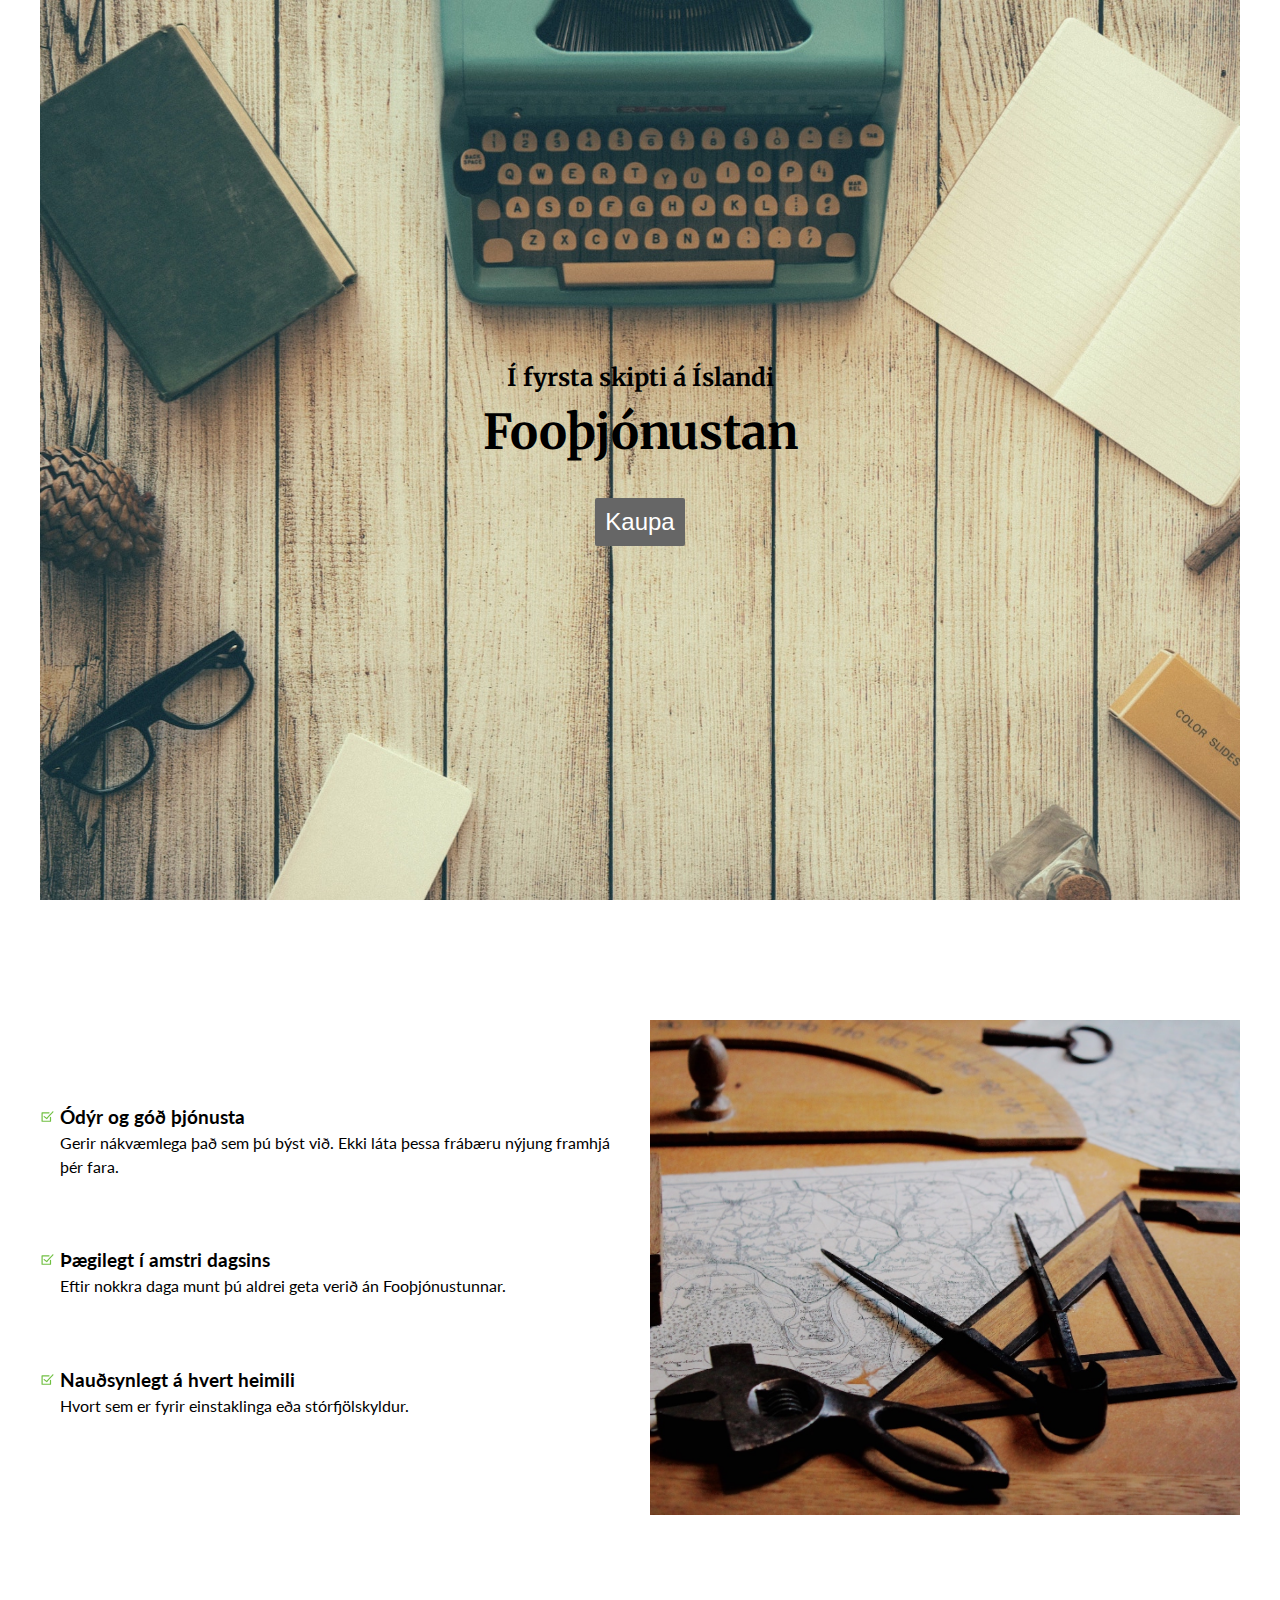
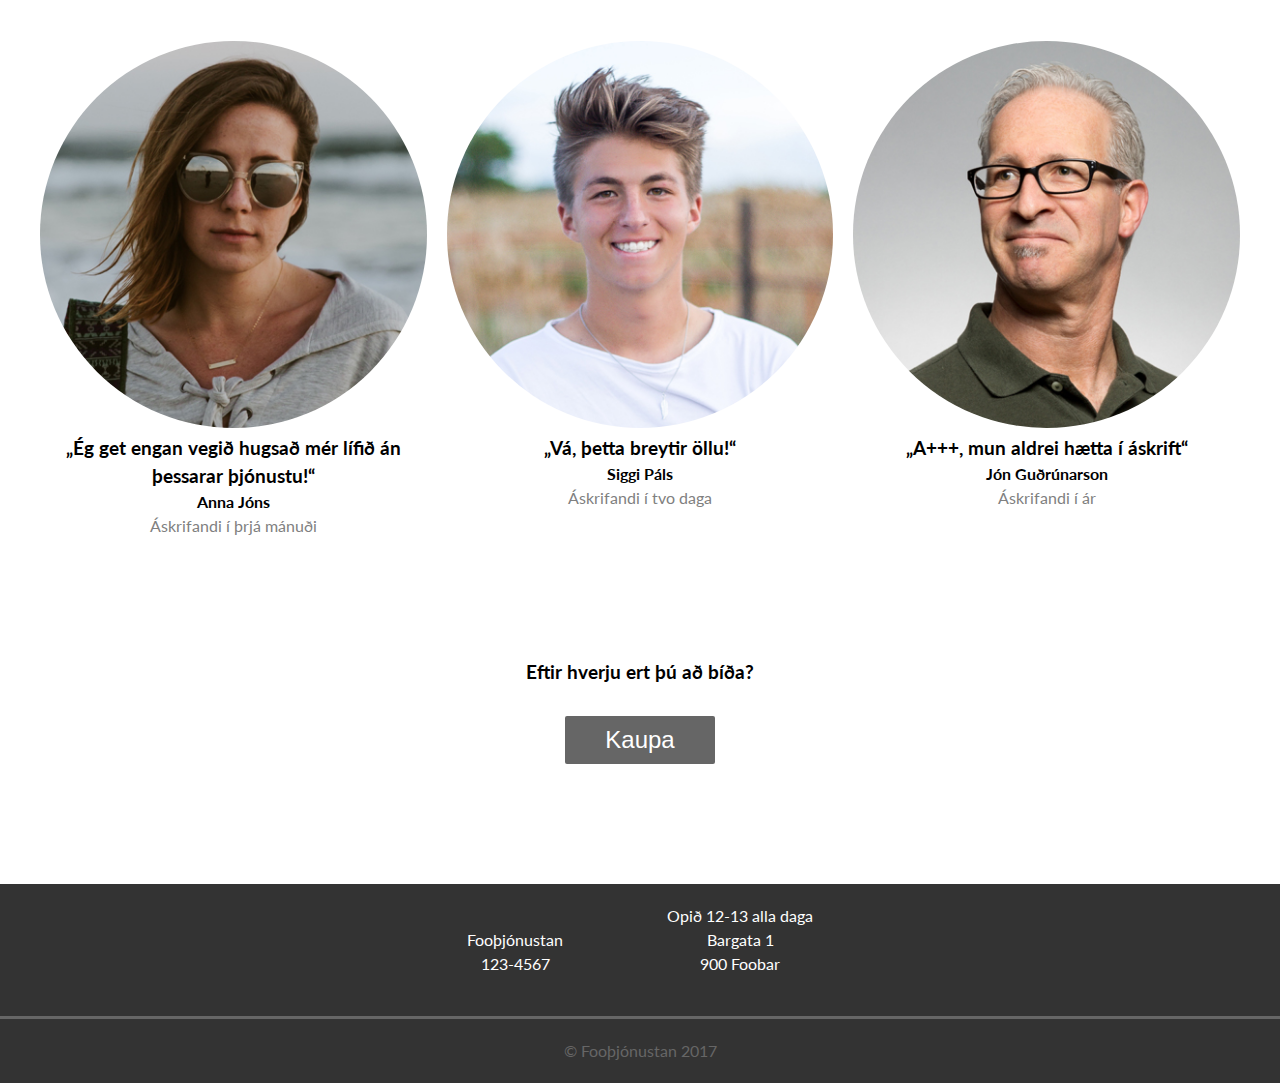
==== index.html @ 2a4d8f3b "Forsíðan nógu góð" ====
<!doctype html>
<html lang="is">
  <head>
    <meta charset="utf-8">
    <title>Stórt verkefni 1</title>
    <link href="https://fonts.googleapis.com/css?family=Lato|Merriweather" rel="stylesheet">
    <link rel="stylesheet" href="styles.css">
  </head>
  <body>
    <main>
			<section>
				<div class="grid">
					<div class="row">
						<div class="col col-12 bgPic">
							<section>
								<div class="fpStuff">
									<h2 class="heading heading--two">Í fyrsta skipti á Íslandi</h2>
									<h1 class="heading heading--one">Fooþjónustan</h1>
									<button class="button">Kaupa</button>
								</div>
							</section>
						</div>
					</div>
					<div class="row">
						<div class="col col-6">
							<section class="usefulWrapper">
								<div class="grid useful">
									<div class="row_useful">
										<div class="col col-12">
											<h3><img class="checkIcon" src="gogn/check.svg">Ódýr og góð þjónusta</h3>
											<p>Gerir nákvæmlega það sem þú býst við. Ekki láta þessa frábæru nýjung framhjá þér fara.</p>
										</div>
									</div>
									<div class="row_useful">
										<div class="col col-12">
											<h3><img class="checkIcon" src="gogn/check.svg">Þægilegt í amstri dagsins</h3>
											<p>Eftir nokkra daga munt þú aldrei geta verið án Fooþjónustunnar.</p>
										</div>
									</div>
									<div class="row_useful">
										<div class="col col-12">
											<h3><img class="checkIcon" src="gogn/check.svg">Nauðsynlegt á hvert heimili</h3>
											<p>Hvort sem er fyrir einstaklinga eða stórfjölskyldur.</p>
										</div>
									</div>
								</div>
							</section>
						</div>
						<div class="col col-6">
							<img src="gogn/image.jpg">
						</div>
					</div>
					<div class="row references">
						<div class="col col-4">
							<img class="referencePerson" src="gogn/profile1.jpg">
							<h3>„Ég get engan vegið hugsað mér lífið án þessarar þjónustu!“</h3>
							<h4>Anna Jóns</h4>
							<p>Áskrifandi í þrjá mánuði</p>
						</div>
					<div class="col col-4">
							<img class="referencePerson" src="gogn/profile2.jpg">
							<h3>„Vá, þetta breytir öllu!“</h3>
							<h4>Siggi Páls</h4>
							<p>Áskrifandi í tvo daga</p>
						</div>
					<div class="col col-4">
							<img class="referencePerson" src="gogn/profile3.jpg">
							<h3>„A+++, mun aldrei hætta í áskrift“</h3>
							<h4>Jón Guðrúnarson</h4>
							<p>Áskrifandi í ár</p>
						</div>
					</div>
					<div class="row kaupaSect">
						<div class="col col-12">
							<h3>Eftir hverju ert þú að bíða?</h3>
							<button class="button but2">Kaupa</button>
						</div>
					</div>
				</div>
			</section>
		</main>
		<footer>
			<div class="footerLeft">
				<p>Fooþjónustan</p>
				<p>123-4567</p>
			</div>
			<div class="footerRight">
				<p>Opið 12-13 alla daga</p>
				<p>Bargata 1</p>
				<p>900 Foobar</p>
			</div>
			<div class="footerBot">
				<p>&copy; Fooþjónustan 2017</p>
			</div>
		</footer>
  </body>
</html>
---- styles.css ----
@charset "UTF-8";
/* setjum box-sizing: border-box; á allt */
html {
  /* stylelint-disable-line */
  box-sizing: border-box; }

*, *:before, *:after {
  /* stylelint-disable-line */
  box-sizing: inherit;
  /* fjarlægjum margin og padding */
  padding: 0;
  margin: 0; }

html {
  /* stylelint-disable-line */
  font-family: Lato, helvetica, arial, sans-serif;
  font-size: 16px;
  line-height: 1.5; }

img {
  /* stylelint-disable-line */
  max-width: 100%; }

main {
  /* stylelint-disable-line */
  max-width: 1200px;
  margin: 0 auto;
  overflow-x: hidden; }
  
.bgPic {
  background: transparent url(gogn/bg.jpg) no-repeat fixed 50% 50%;
  background-size: cover;
  height: 100vh;
  width: 100%;
}

.fpStuff {
  height: 100vh;
  position: relative;
  text-align: center;
  top: 40vh;
}

.button {
	margin-top: 30px;
	font-size: 1.5em;
	color: white;
	background-color: #666666;
	padding: 10px;
	border: none;
	border-radius: 2px;
}

.but2 {
	padding-left: 40px;
	padding-right: 40px;
}

.button:hover {
	background-color: #333333;
}

.checkIcon {
	width: 15px;
	height: 15px;
	margin-right: 5px;
}

.usefulWrapper {
	position: relative;
	height: 100%;
}

.useful {
	position: absolute;
	top: 50%;
	transform: translateY(-50%);
}

.useful p {
	padding-left: 20px;
}

.row_useful {
	padding-bottom: 4%;
	padding-top: 4%;
	display: flex;
  flex-wrap: wrap;
  margin-right: -10px;
  margin-bottom: 20px;
  margin-left: -10px; 
}

.references {
	text-align: center;
}

.references p {
	color: grey;
}

.referencePerson {
	border-radius: 50%;
}

.kaupaSect {
	text-align: center;
}

footer {
	padding-top: 20px;
	color: white;
	text-align: center;
	background-color: #333333;
}

.footerLeft {
	display: inline-block;
	max-width: 200px;
	margin-left: 50px;
	margin-right: 50px;
	padding-bottom: 40px;
}

.footerRight {
	display: inline-block;
	max-width: 200px;
	margin-left: 50px;
	margin-right: 50px;
	padding-bottom: 40px;
}

.footerBot {
	border-top-style: solid;
	border-top: thick, single, 3px;
	border-top-color: #666666;
	padding-top: 20px;
	padding-bottom: 20px;
	color: #666666;
}


.heading {
  width: 100%;
  font-family: Merriweather, georgia, serif;
  font-size: 2rem;
  border: 0; }
  @media (min-width: 1200px) {
    .heading {
      padding-right: 0;
      padding-left: 0; } }
  .heading--one {
    font-size: 3rem; }
  .heading--two {
    font-size: 1.5rem; }

.row {
  display: flex;
  flex-wrap: wrap;
  margin-right: -10px;
  margin-bottom: 120px;
  margin-left: -10px; }

.col {
  padding-right: 10px;
  padding-left: 10px; }
  .col-12 {
    width: 100%; }
  .col-8 {
    width: 66.66667%; }
  .col-6 {
    width: 50%; }
  .col-4 {
    width: 33.33333%; }
  .col-3 {
    width: 25%; }
  @media (max-width: 599px) {
    .col-sm-12 {
      width: 100%; }
    .col-sm-6 {
      width: 50%; }
    .col-sm-3 {
      width: 25%; } }

.offset-2 {
  margin-left: 16.66667%; }
@media (max-width: 599px) {
  .offset-sm-0 {
    margin-left: 0; } }
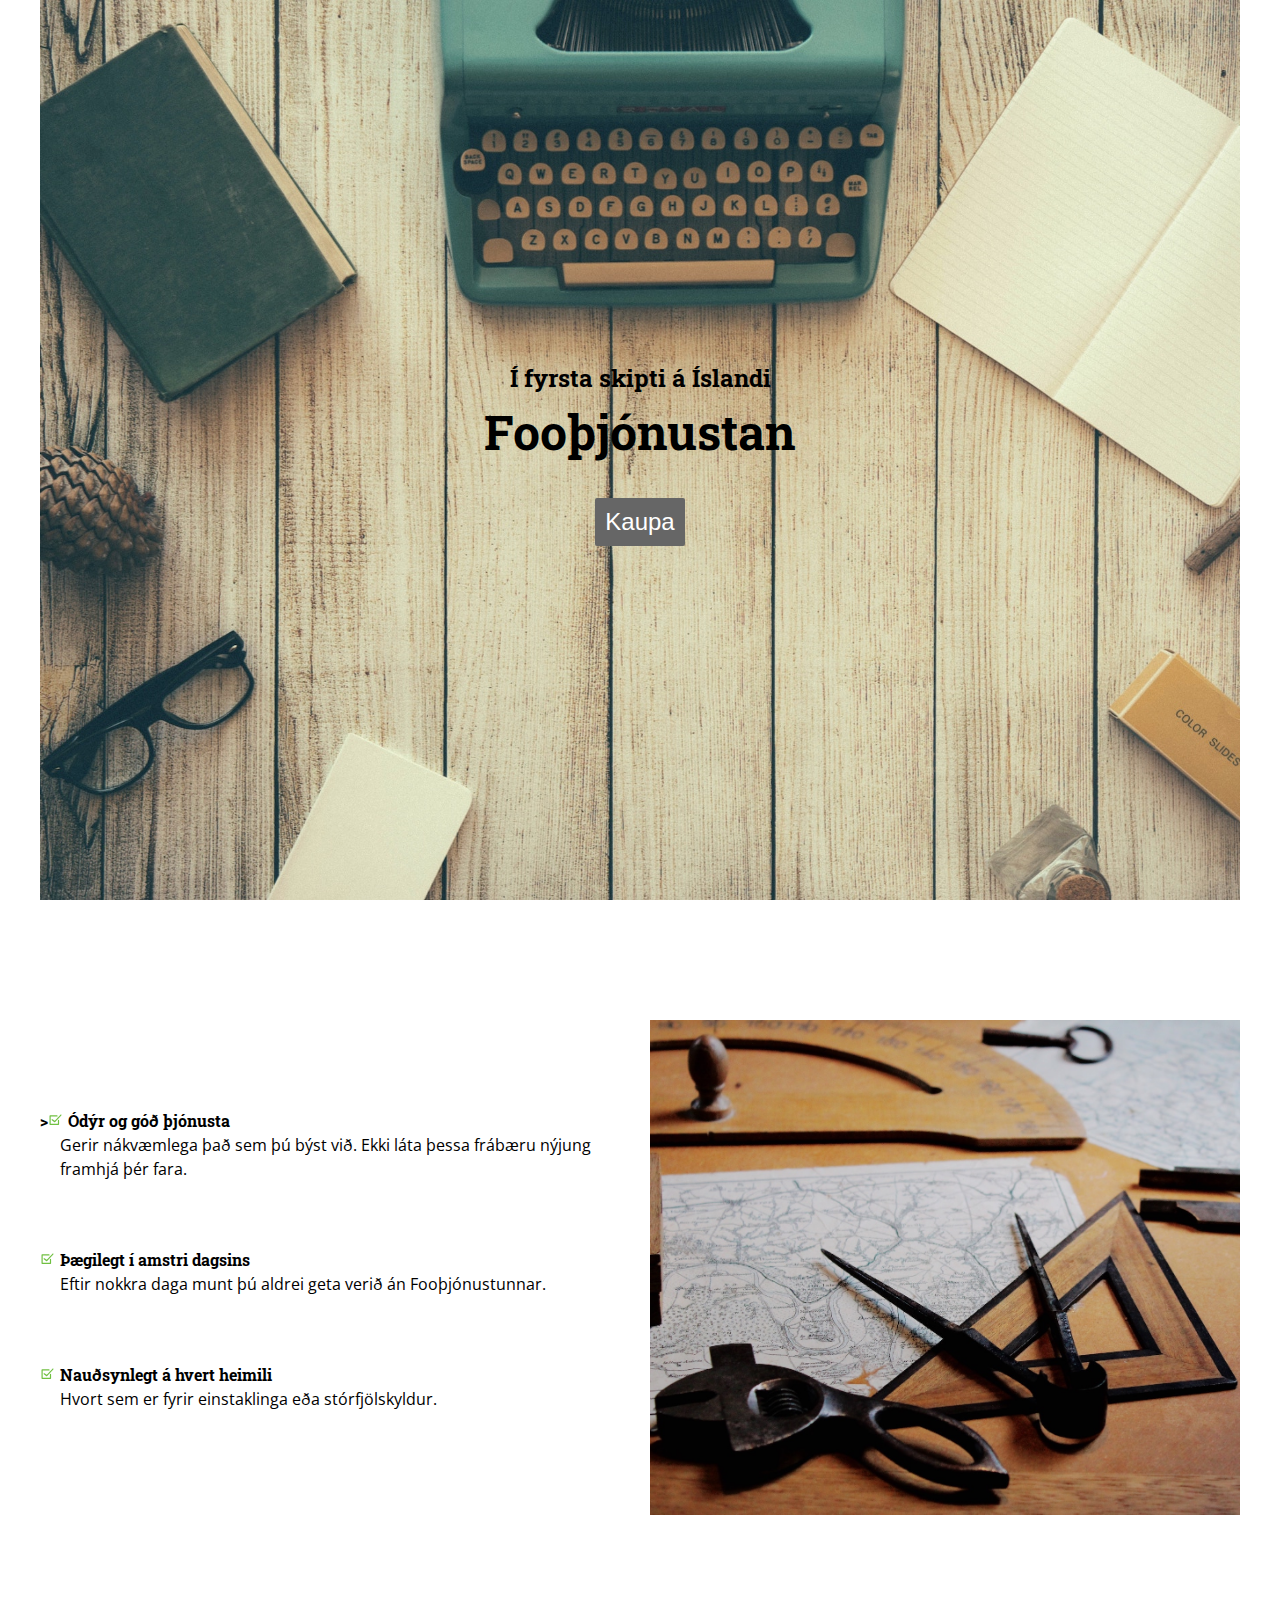
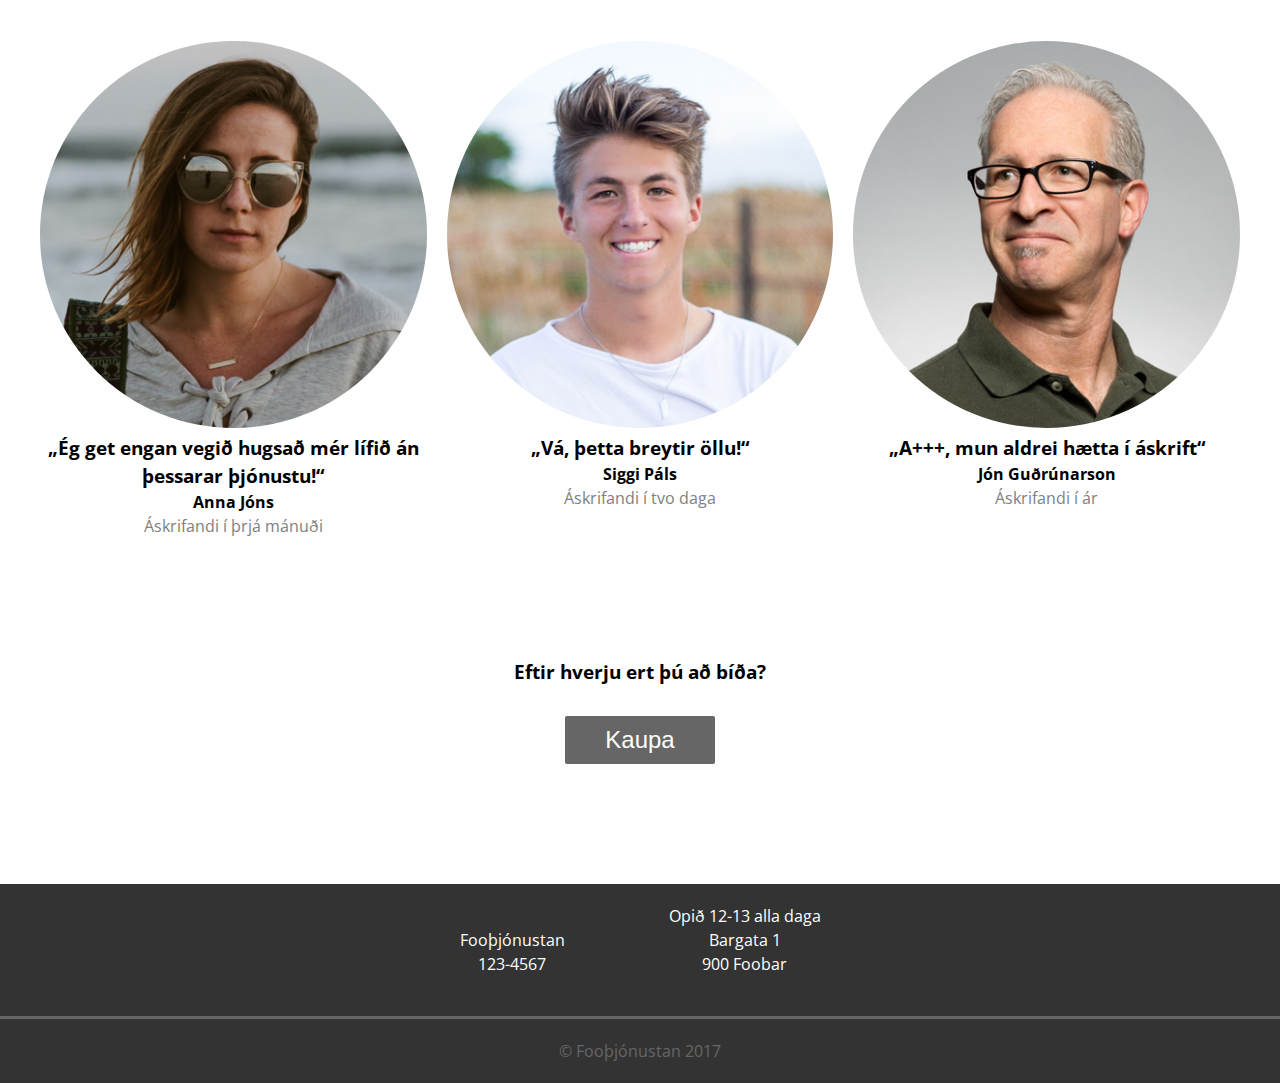
==== commit 6f4c94f5: "Laga forsíðu letur" ====
--- a/index.html
+++ b/index.html
@@ -3,7 +3,7 @@
   <head>
     <meta charset="utf-8">
     <title>Stórt verkefni 1</title>
-    <link href="https://fonts.googleapis.com/css?family=Lato|Merriweather" rel="stylesheet">
+    <link href="https://fonts.googleapis.com/css?family=Open+Sans|Roboto+Slab" rel="stylesheet">
     <link rel="stylesheet" href="styles.css">
   </head>
   <body>
@@ -27,19 +27,19 @@
 								<div class="grid useful">
 									<div class="row_useful">
 										<div class="col col-12">
-											<h3><img class="checkIcon" src="gogn/check.svg">Ódýr og góð þjónusta</h3>
+											<h3 class="heading heading--three">><img class="checkIcon" src="gogn/check.svg">Ódýr og góð þjónusta</h3>
 											<p>Gerir nákvæmlega það sem þú býst við. Ekki láta þessa frábæru nýjung framhjá þér fara.</p>
 										</div>
 									</div>
 									<div class="row_useful">
 										<div class="col col-12">
-											<h3><img class="checkIcon" src="gogn/check.svg">Þægilegt í amstri dagsins</h3>
+											<h3 class="heading heading--three"><img class="checkIcon" src="gogn/check.svg">Þægilegt í amstri dagsins</h3>
 											<p>Eftir nokkra daga munt þú aldrei geta verið án Fooþjónustunnar.</p>
 										</div>
 									</div>
 									<div class="row_useful">
 										<div class="col col-12">
-											<h3><img class="checkIcon" src="gogn/check.svg">Nauðsynlegt á hvert heimili</h3>
+											<h3 class="heading heading--three"><img class="checkIcon" src="gogn/check.svg">Nauðsynlegt á hvert heimili</h3>
 											<p>Hvort sem er fyrir einstaklinga eða stórfjölskyldur.</p>
 										</div>
 									</div>
--- a/styles.css
+++ b/styles.css
@@ -13,7 +13,7 @@
 
 html {
   /* stylelint-disable-line */
-  font-family: Lato, helvetica, arial, sans-serif;
+  font-family: 'Open Sans', sans-serif;
   font-size: 16px;
   line-height: 1.5; }
 
@@ -142,7 +142,7 @@
 
 .heading {
   width: 100%;
-  font-family: Merriweather, georgia, serif;
+  font-family: 'Roboto Slab', serif;
   font-size: 2rem;
   border: 0; }
   @media (min-width: 1200px) {
@@ -153,6 +153,8 @@
     font-size: 3rem; }
   .heading--two {
     font-size: 1.5rem; }
+	.heading--three {
+    font-size: 1rem; }
 
 .row {
   display: flex;
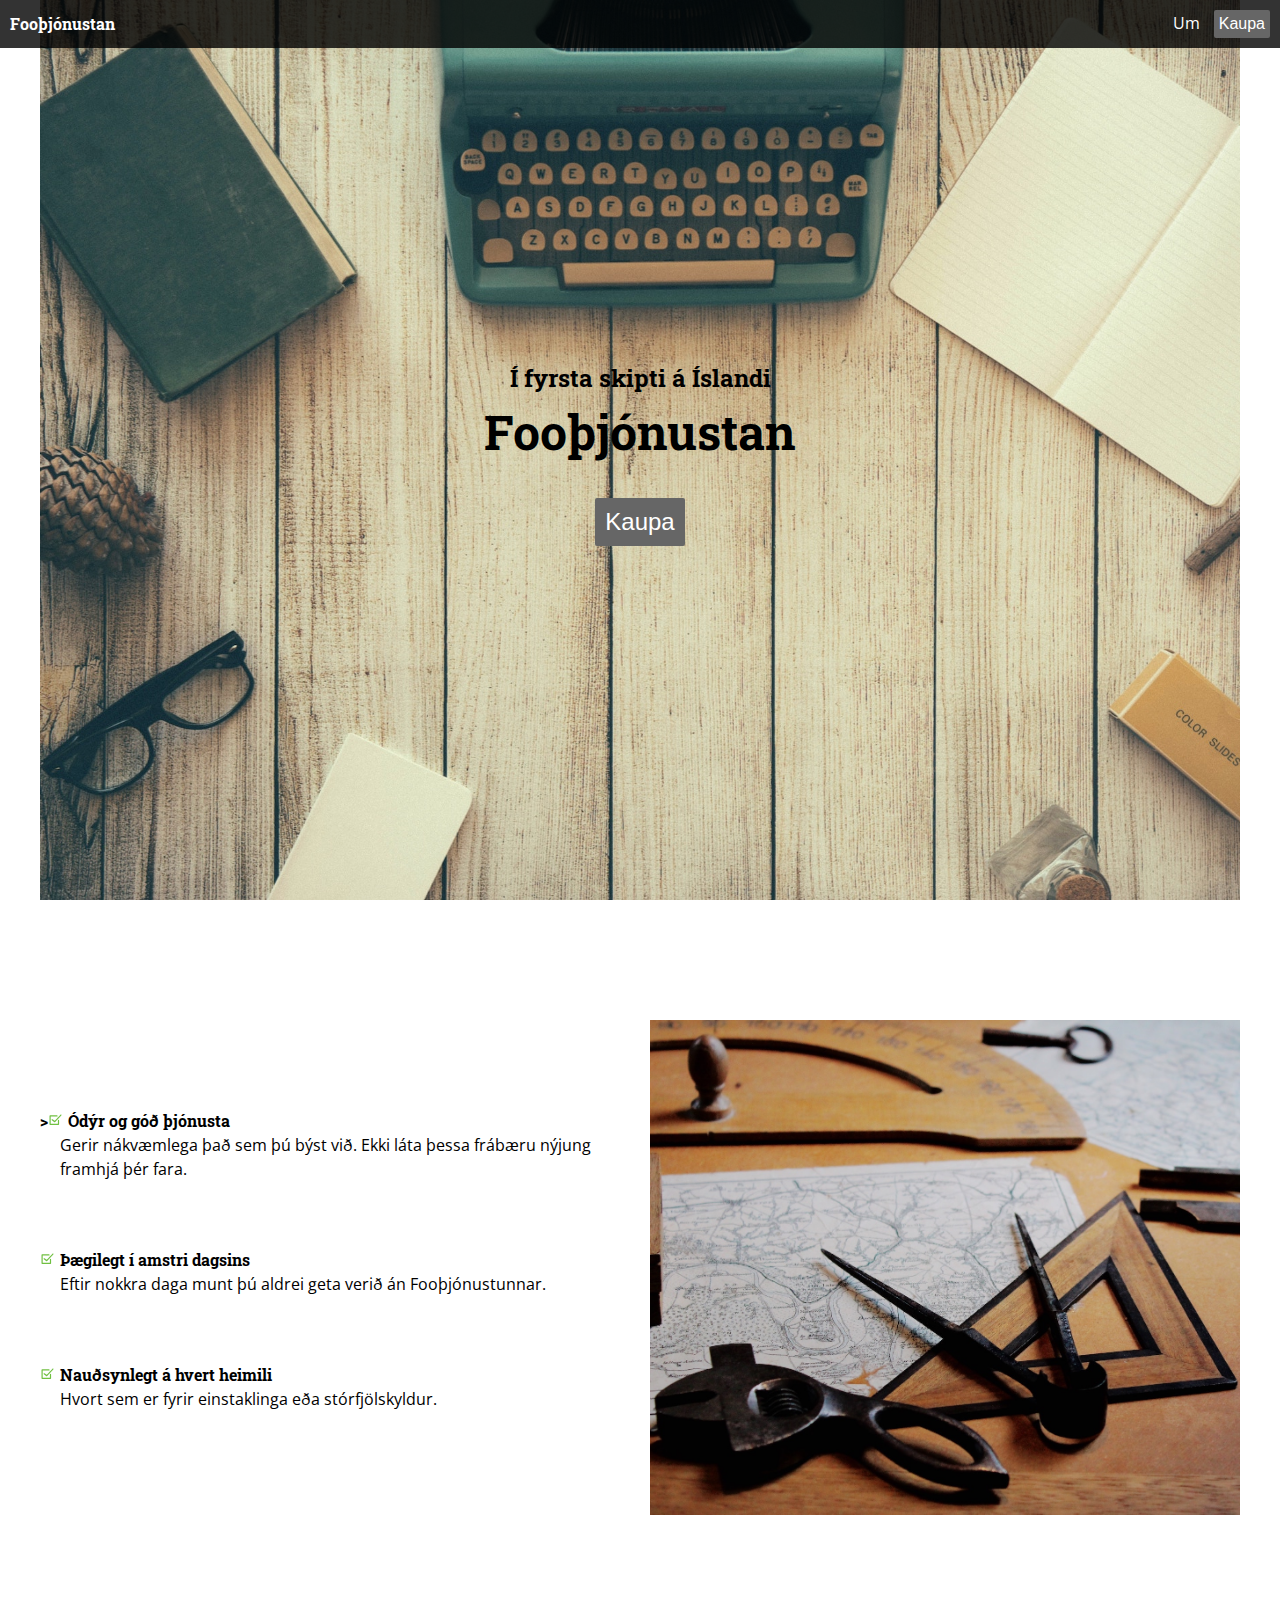
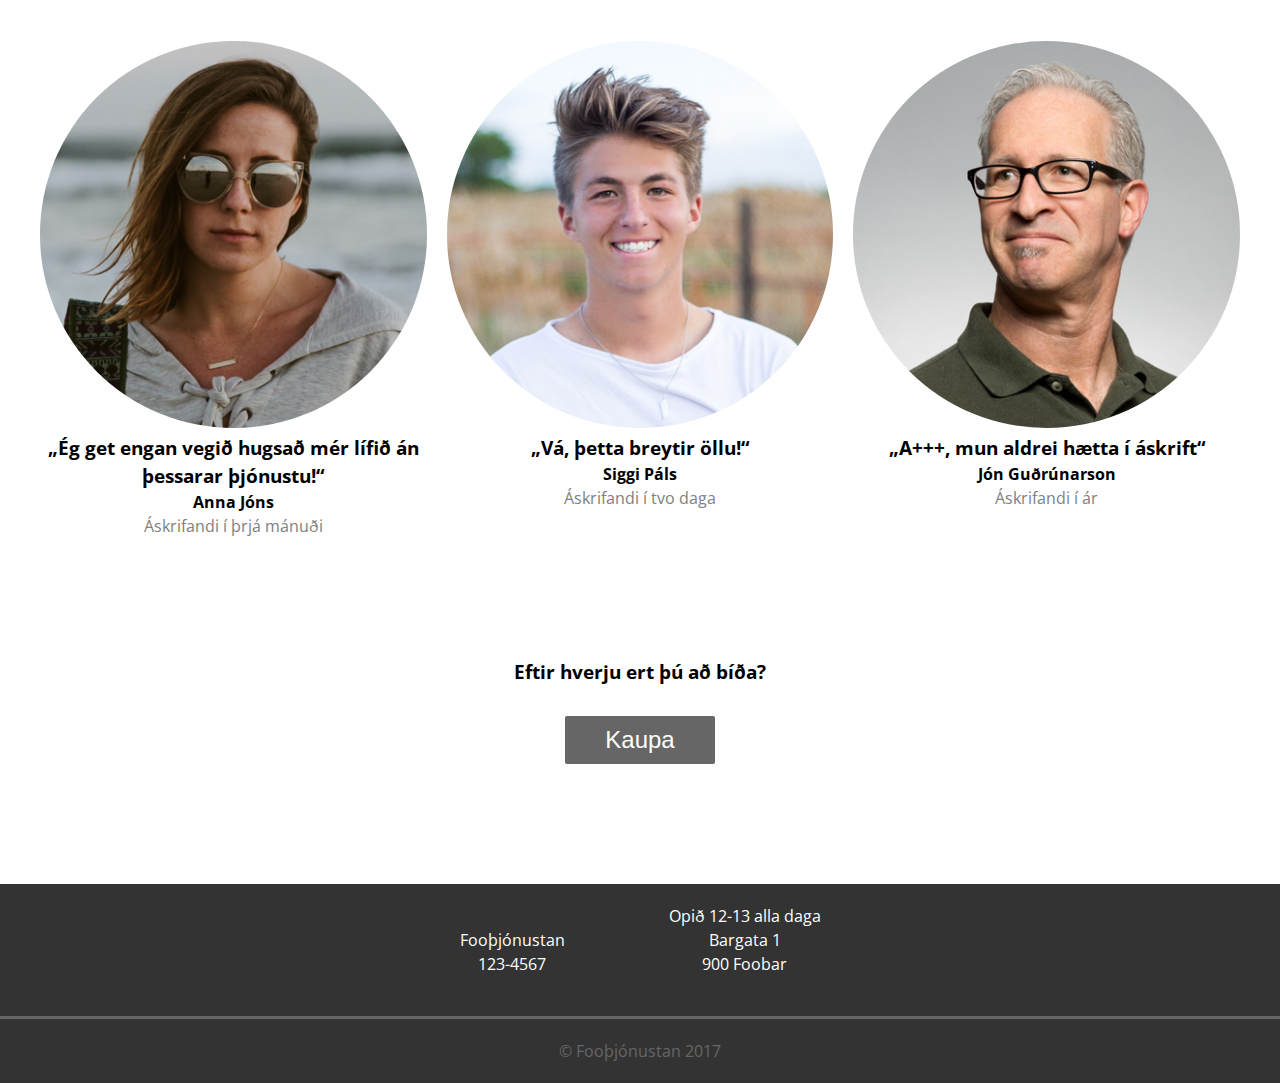
==== commit 8ea0d39c: "Laga menu" ====
--- a/index.html
+++ b/index.html
@@ -7,6 +7,15 @@
     <link rel="stylesheet" href="styles.css">
   </head>
   <body>
+		<header>
+			<div class="compTag">
+				<h3 class="heading heading--three">Fooþjónustan</h3>
+			</div>
+			<nav>
+				<a href="about.html">Um</a>
+				<button class="button menuBut">Kaupa</button>
+			</nav>
+		</header>
     <main>
 			<section>
 				<div class="grid">
--- a/styles.css
+++ b/styles.css
@@ -26,6 +26,32 @@
   max-width: 1200px;
   margin: 0 auto;
   overflow-x: hidden; }
+	
+header {
+	position: absolute;
+	width: 100%;
+	background-color: rgba(0,0,0, 0.8);
+	color: white;
+}
+
+.compTag {
+	padding-left: 10px;
+	max-width: 100px;
+	display: inline-block;
+	float: left;
+	transform: translateY(50%);
+}
+
+nav {
+	max-width: 150px;
+	display: inline-block;
+	float: right;
+}
+
+a {
+	color: white;
+	text-decoration: none;
+}
   
 .bgPic {
   background: transparent url(gogn/bg.jpg) no-repeat fixed 50% 50%;
@@ -49,6 +75,12 @@
 	padding: 10px;
 	border: none;
 	border-radius: 2px;
+}
+
+.menuBut {
+	margin: 10px;
+	font-size: 1em;
+	padding: 5px;
 }
 
 .but2 {
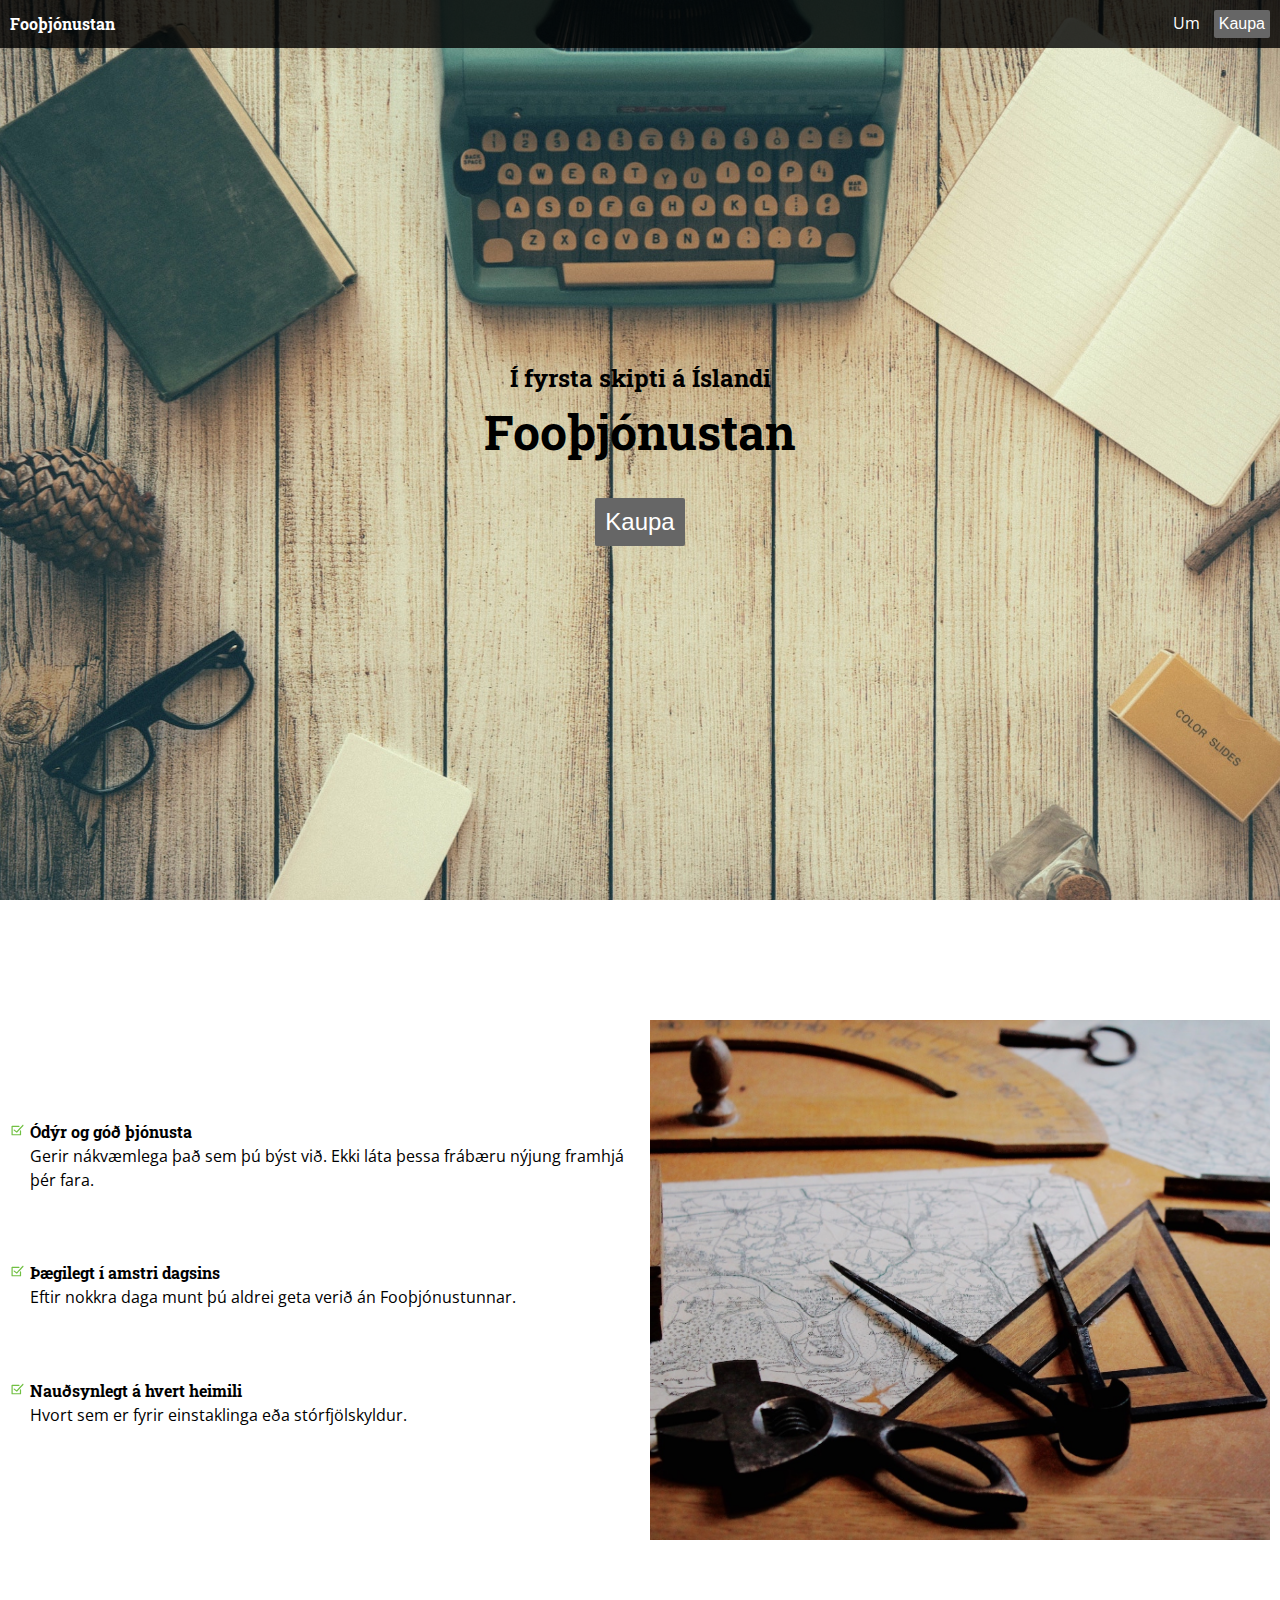
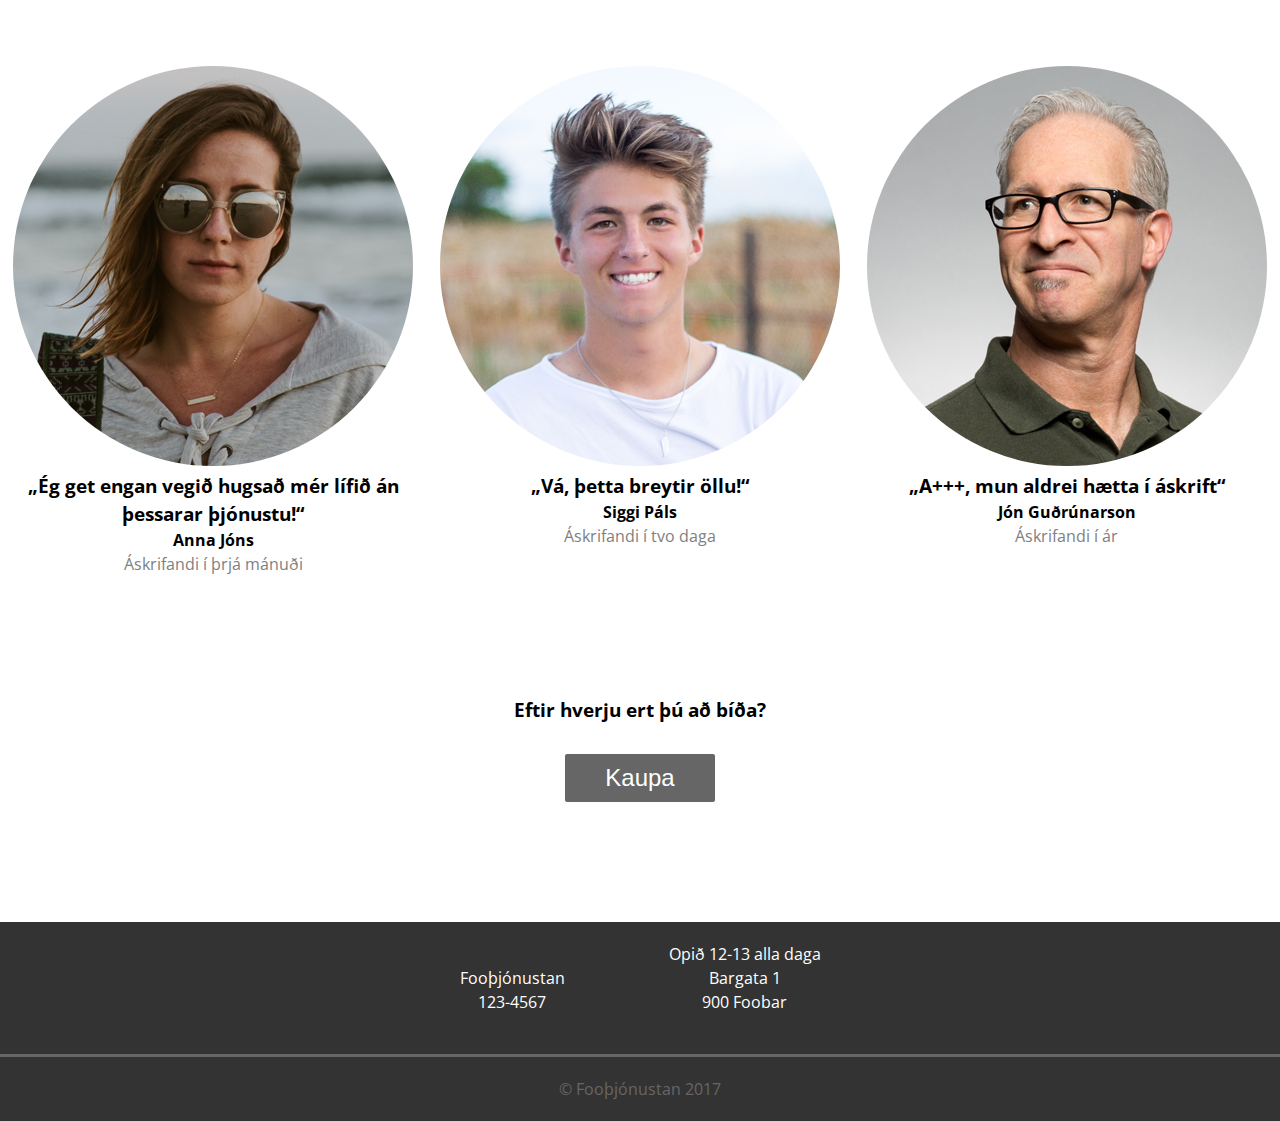
==== commit cf2004b5: "Laga smá á forsíðu og bætti við about síðu" ====
--- a/index.html
+++ b/index.html
@@ -36,7 +36,7 @@
 								<div class="grid useful">
 									<div class="row_useful">
 										<div class="col col-12">
-											<h3 class="heading heading--three">><img class="checkIcon" src="gogn/check.svg">Ódýr og góð þjónusta</h3>
+											<h3 class="heading heading--three"><img class="checkIcon" src="gogn/check.svg">Ódýr og góð þjónusta</h3>
 											<p>Gerir nákvæmlega það sem þú býst við. Ekki láta þessa frábæru nýjung framhjá þér fara.</p>
 										</div>
 									</div>
--- a/styles.css
+++ b/styles.css
@@ -23,9 +23,12 @@
 
 main {
   /* stylelint-disable-line */
-  max-width: 1200px;
   margin: 0 auto;
-  overflow-x: hidden; }
+  overflow-x: hidden;
+	padding-left: 10px;
+	padding-right: 10px;
+}
+	
 	
 header {
 	position: absolute;
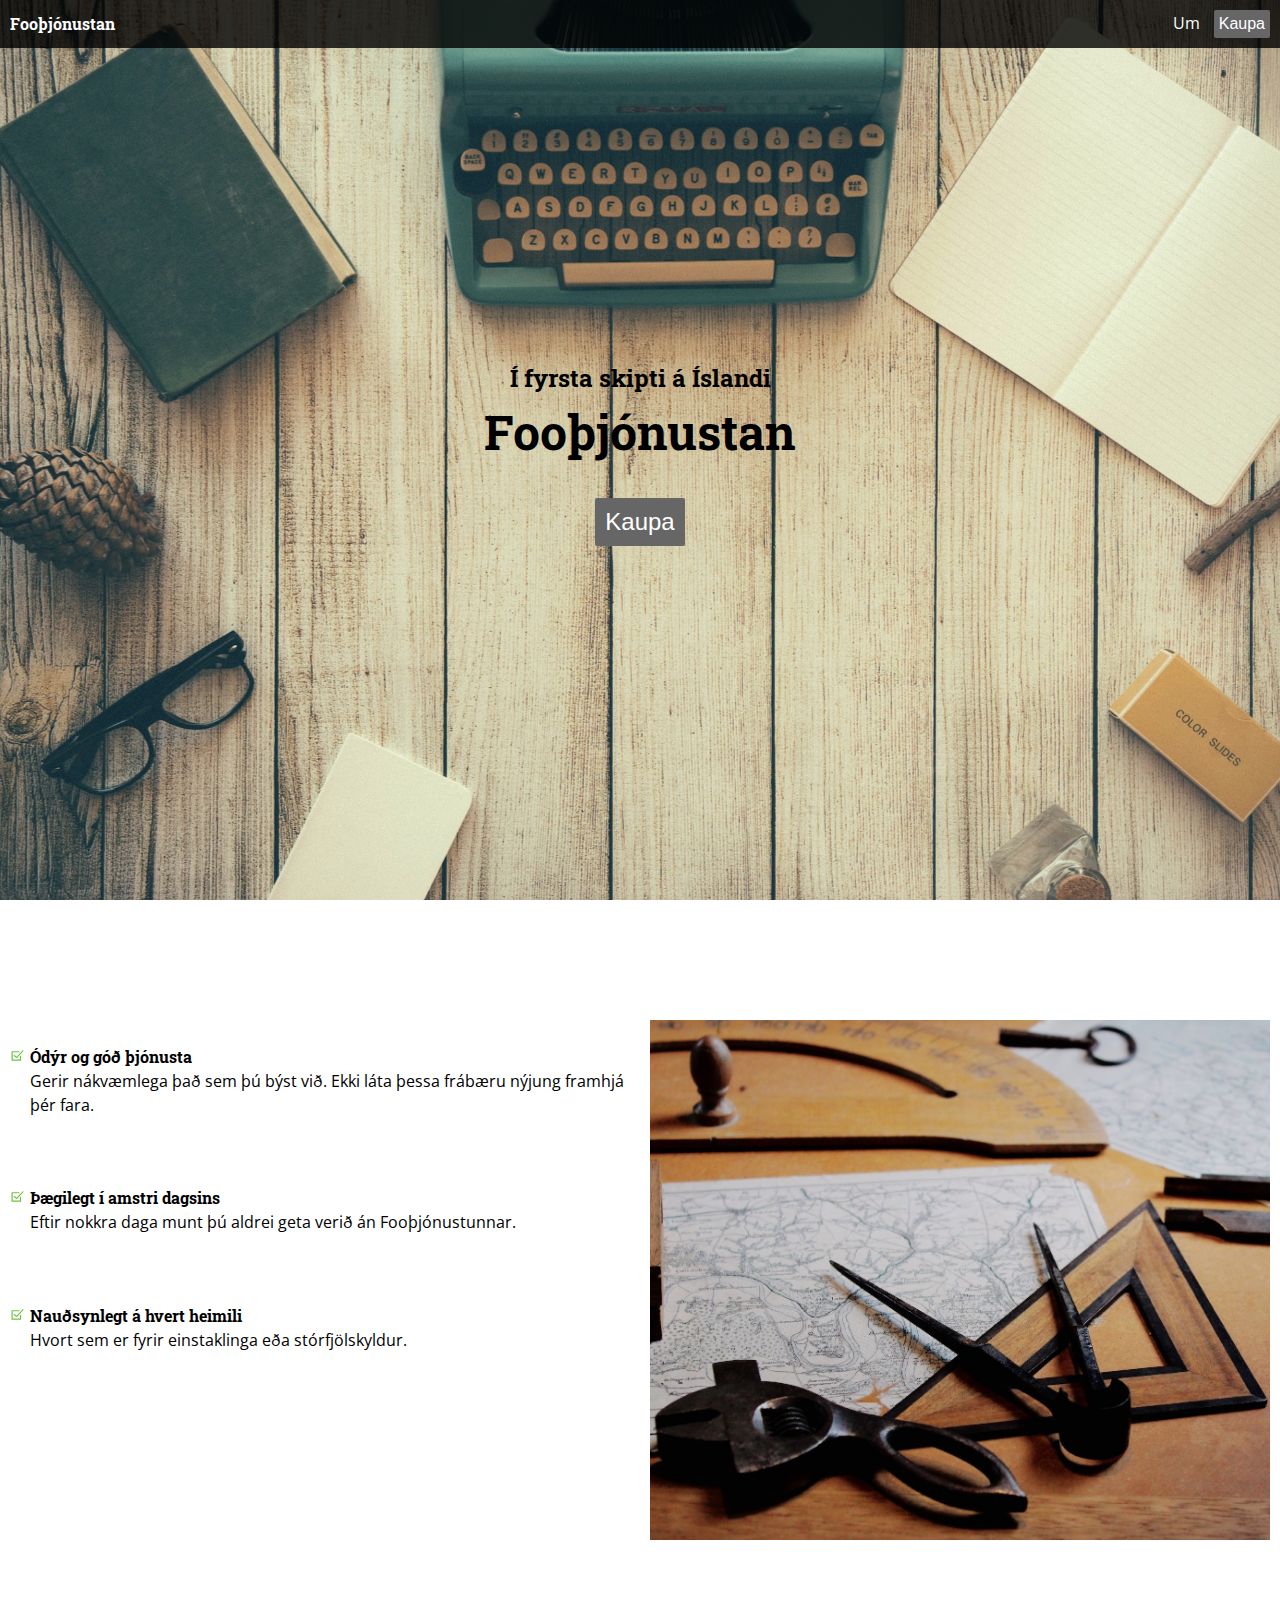
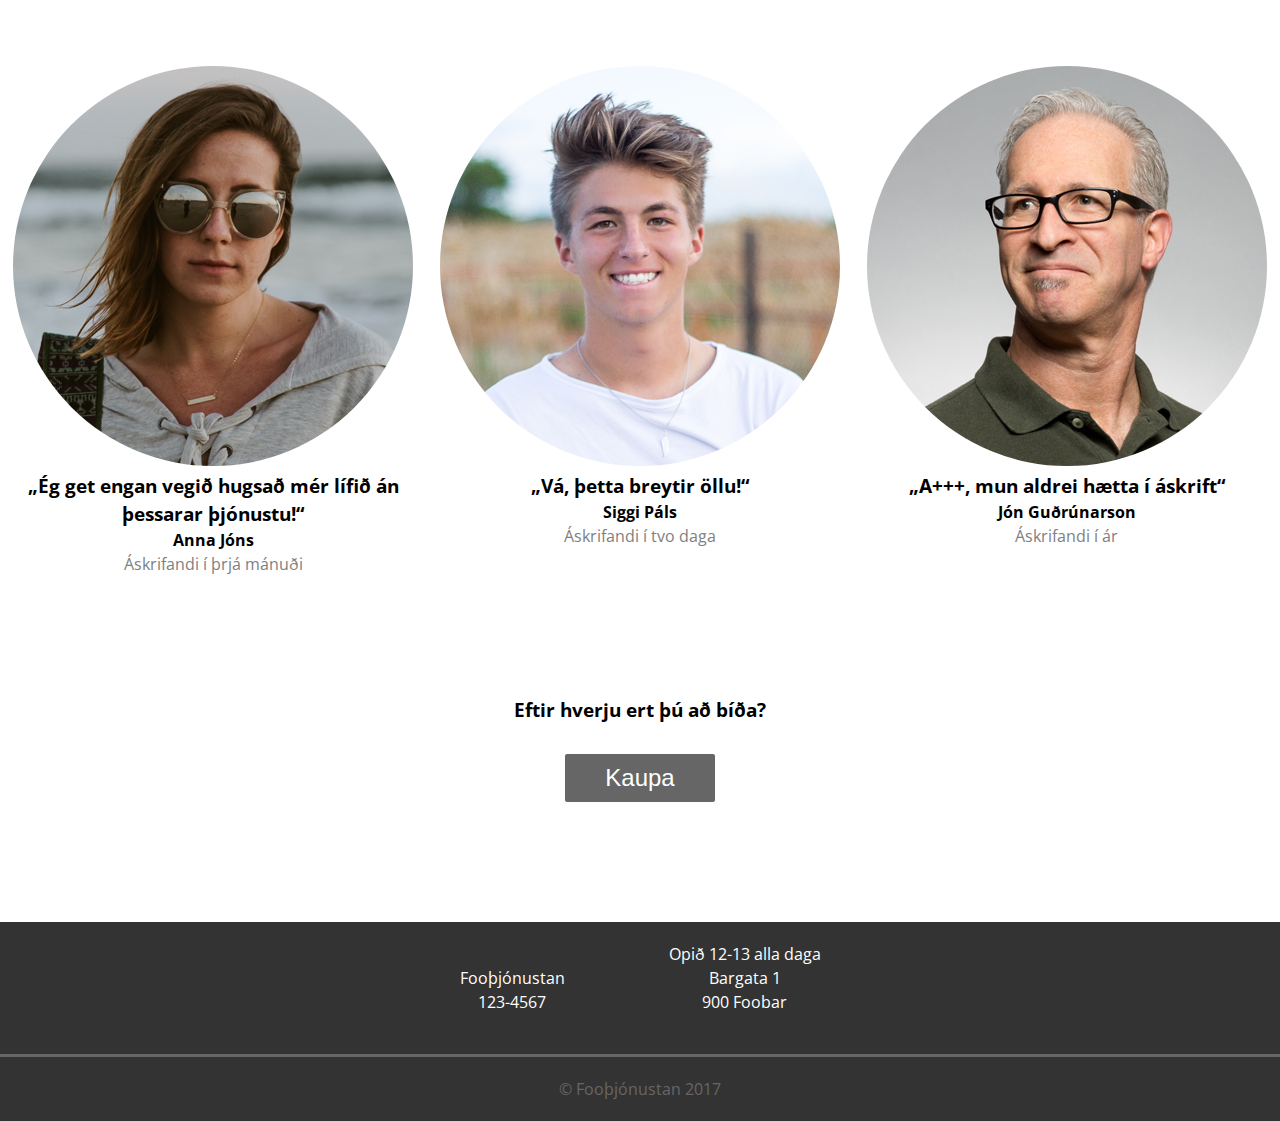
==== commit 1e0aae1d: "Bætt við @media scaling og minor tweaks" ====
--- a/index.html
+++ b/index.html
@@ -9,11 +9,11 @@
   <body>
 		<header>
 			<div class="compTag">
-				<h3 class="heading heading--three">Fooþjónustan</h3>
+				<a href="index.html"><h3 class="heading heading--three">Fooþjónustan</h3></a>
 			</div>
 			<nav>
-				<a href="about.html">Um</a>
-				<button class="button menuBut">Kaupa</button>
+				<a class="adjustAbout" href="about.html">Um</a>
+				<a href="buy.html"><button class="button menuBut">Kaupa</button></a>
 			</nav>
 		</header>
     <main>
@@ -25,14 +25,14 @@
 								<div class="fpStuff">
 									<h2 class="heading heading--two">Í fyrsta skipti á Íslandi</h2>
 									<h1 class="heading heading--one">Fooþjónustan</h1>
-									<button class="button">Kaupa</button>
+									<a href="buy.html"><button class="button">Kaupa</button></a>
 								</div>
 							</section>
 						</div>
 					</div>
 					<div class="row">
-						<div class="col col-6">
-							<section class="usefulWrapper">
+						<div class="col col-6-special">
+							<section>
 								<div class="grid useful">
 									<div class="row_useful">
 										<div class="col col-12">
@@ -55,7 +55,7 @@
 								</div>
 							</section>
 						</div>
-						<div class="col col-6">
+						<div class="col col-6-special">
 							<img src="gogn/image.jpg">
 						</div>
 					</div>
@@ -66,13 +66,13 @@
 							<h4>Anna Jóns</h4>
 							<p>Áskrifandi í þrjá mánuði</p>
 						</div>
-					<div class="col col-4">
+						<div class="col col-4">
 							<img class="referencePerson" src="gogn/profile2.jpg">
 							<h3>„Vá, þetta breytir öllu!“</h3>
 							<h4>Siggi Páls</h4>
 							<p>Áskrifandi í tvo daga</p>
 						</div>
-					<div class="col col-4">
+						<div class="col col-4">
 							<img class="referencePerson" src="gogn/profile3.jpg">
 							<h3>„A+++, mun aldrei hætta í áskrift“</h3>
 							<h4>Jón Guðrúnarson</h4>
@@ -82,7 +82,7 @@
 					<div class="row kaupaSect">
 						<div class="col col-12">
 							<h3>Eftir hverju ert þú að bíða?</h3>
-							<button class="button but2">Kaupa</button>
+							<a href="buy.html"><button class="button but2">Kaupa</button></a>
 						</div>
 					</div>
 				</div>
--- a/styles.css
+++ b/styles.css
@@ -39,7 +39,6 @@
 
 .compTag {
 	padding-left: 10px;
-	max-width: 100px;
 	display: inline-block;
 	float: left;
 	transform: translateY(50%);
@@ -85,6 +84,17 @@
 	font-size: 1em;
 	padding: 5px;
 }
+@media (max-width: 400px) {
+  .menuBut {
+    visibility: hidden; }
+}
+
+@media (max-width: 400px) {
+  .adjustAbout {
+		position: absolute;
+    right: 10px;
+		top: 10px;}
+}
 
 .but2 {
 	padding-left: 40px;
@@ -99,17 +109,6 @@
 	width: 15px;
 	height: 15px;
 	margin-right: 5px;
-}
-
-.usefulWrapper {
-	position: relative;
-	height: 100%;
-}
-
-.useful {
-	position: absolute;
-	top: 50%;
-	transform: translateY(-50%);
 }
 
 .useful p {
@@ -176,6 +175,7 @@
 
 
 .heading {
+	word-wrap:break-word;
   width: 100%;
   font-family: 'Roboto Slab', serif;
   font-size: 2rem;
@@ -185,43 +185,63 @@
       padding-right: 0;
       padding-left: 0; } }
   .heading--one {
-    font-size: 3rem; }
+    font-size: 3rem;
+		word-wrap:break-word; }
   .heading--two {
     font-size: 1.5rem; }
 	.heading--three {
-    font-size: 1rem; }
+    font-size: 1rem;
+}
+@media (max-width: 600px) {
+		.heading--two {
+			font-size: 1.1rem
+		}
+}
+@media (max-width: 400px) {
+    .heading--one {
+		font-size: 2.25rem; }
+}
 
 .row {
   display: flex;
   flex-wrap: wrap;
   margin-right: -10px;
   margin-bottom: 120px;
-  margin-left: -10px; }
+  margin-left: -10px;
+}
+@media (max-width: 400px) {
+  .row {
+		margin-bottom: 40px;}
+}
+
 
 .col {
   padding-right: 10px;
   padding-left: 10px; }
   .col-12 {
     width: 100%; }
-  .col-8 {
-    width: 66.66667%; }
   .col-6 {
     width: 50%; }
   .col-4 {
-    width: 33.33333%; }
-  .col-3 {
-    width: 25%; }
-  @media (max-width: 599px) {
-    .col-sm-12 {
-      width: 100%; }
-    .col-sm-6 {
-      width: 50%; }
-    .col-sm-3 {
-      width: 25%; } }
-
-.offset-2 {
-  margin-left: 16.66667%; }
-@media (max-width: 599px) {
-  .offset-sm-0 {
-    margin-left: 0; } }
-		
+    width: 33.33333%;
+}
+@media (max-width: 600px) {
+	.col-4 {
+		padding-bottom: 40px;
+		width: 50%;
+		display: inline-block;
+		margin: 0 auto;}
+}
+@media (max-width: 400px) {
+	.col-6 {
+		width: 100%;}
+	.col-4 {
+		width: 100%; }
+}
+
+.col-6-special {
+    width: 50%;
+}
+@media (max-width: 600px) {
+	.col-6-special {
+		width: 100%;}
